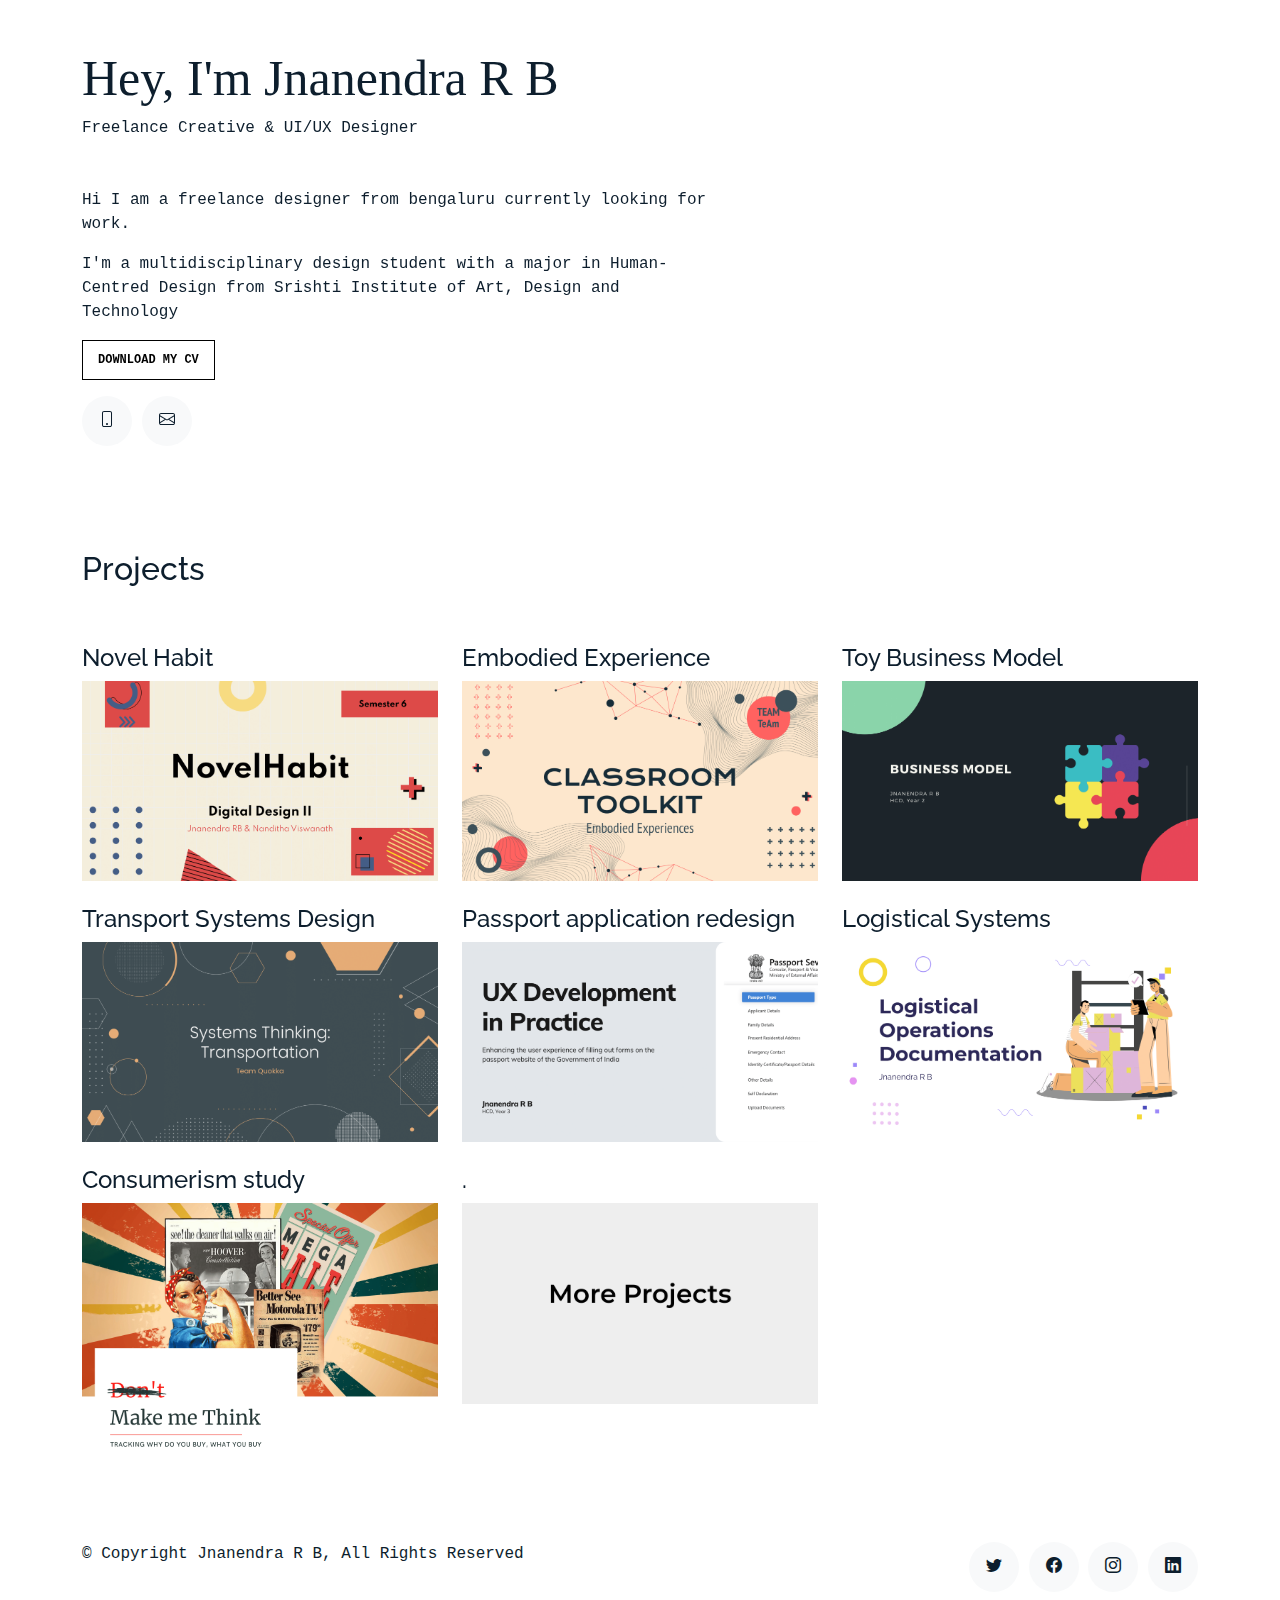
==== index.html @ a5aa83d4 "add files" ====
<!DOCTYPE html>
<html lang="en">

<head>
  <meta charset="utf-8">
  <meta content="width=device-width, initial-scale=1.0" name="viewport">
  <title>Home</title>
  <meta content="" name="description">
  <meta content="" name="keywords">
  <link href="assets/img/favicon.png" rel="icon">
  <link href="assets/img/apple-touch-icon.png" rel="apple-touch-icon">
  <link href="https://fonts.googleapis.com/css?family=https://fonts.googleapis.com/css?family=Inconsolata:400,500,600,700|Raleway:400,400i,500,500i,600,600i,700,700i" rel="stylesheet">
  <link href="assets/vendor/aos/aos.css" rel="stylesheet">
  <link href="assets/vendor/bootstrap/css/bootstrap.min.css" rel="stylesheet">
  <link href="assets/vendor/bootstrap-icons/bootstrap-icons.css" rel="stylesheet">
  <link href="assets/vendor/swiper/swiper-bundle.min.css" rel="stylesheet">
  <link href="assets/css/style.css" rel="stylesheet">
</head>

<body>
  <div class="collapse navbar-collapse custom-navmenu" id="main-navbar">
    <div class="container py-2 py-md-5">
      <div class="row align-items-start">
        <div class="col-md-2">
          <ul class="custom-menu">
            <li class="active"><a href="index.html">Home</a></li>
            <li><a href="about.html">About Me</a></li>
            <li><a href="contact.html">Contact</a></li>
          </ul>
        </div>
        <div class="col-md-4 d-none d-md-block">
          <h3>Hire Me</h3>
          <p>Email me your design brief <br> <a href="mailto:jnanendra06@gmail.com">jnanendra06@gmail.com</a></p>
        </div>
      </div>

    </div>
  </div>

  <main id="main">

    <section class="section pb-5">
      <div class="container">
        <div class="row mb-5 align-items-end">
          <div class="col-md-6" data-aos="fade-up">

            <h2 class="title">Hey, I'm Jnanendra R B</h2>
            <p class="mb-0">Freelance Creative &amp; UI/UX Designer</p>
          </div>

        </div>

        <div class="row">

          <div class="col-md-7 mb-5 mb-md-0" data-aos="fade-up">
            <p>Hi I am a freelance designer from bengaluru currently looking for work. </p>
            <p>I'm a multidisciplinary design student with a major in Human-Centred Design from Srishti Institute of Art, Design and Technology</p>
            <p><a href="https://drive.google.com/file/d/1i2upOLoxfXxds_X8C8Fqi3zNBTrN3VOu/view?usp=sharing" target="_new" class="readmore">Download my CV</a></p>
            <div class="social">
              <a href="+919448440949"><span class="bi bi-phone"></span></a>
              <a href="mailto:reachjnanendra@gmail.com"><span class="bi bi-envelope"></span></a>
            </div>
          </div>

        </div>

      </div>

    </section>

    <section class="section site-portfolio">
      <div class="container">
        <div class="row mb-5 align-items-center">
          <div class="col-md-12 col-lg-6 mb-4 mb-lg-0" data-aos="fade-up">
            <h2>Projects</h2>
          </div>
        </div>
        <div id="portfolio-grid" class="row no-gutter" data-aos="fade-up" data-aos-delay="50">
          <div class="item ux col-sm-6 col-md-4 col-lg-4 mb-4">
              <div class="work-info">
                <h4>Novel Habit</h4>
              </div>
              <a href="https://drive.google.com/file/d/15rAn-6-3vqM9yiCLdnDMDlTN9JfQORF-/view?usp=sharing" target="_new">
                <img class="img-fluid" src="assets/img/img_1.png">
              </a>
          </div>
          <div class="item ux col-sm-6 col-md-4 col-lg-4 mb-4">
              <div class="work-info">
                <h4>Embodied Experience</h4>
              </div>
              <a href="ee.html" target="_new">
                <img class="img-fluid" src="assets/img/img_2.png">
              </a>
          </div>
          <div class="item ux col-sm-6 col-md-4 col-lg-4 mb-4">
              <div class="work-info">
                <h4>Toy Business Model</h4>
              </div>
              <a href="https://drive.google.com/file/d/1VDA5d2AQr533s33nyYitcSnF0w9CWYYe/view?usp=sharing" target="_new">
                <img class="img-fluid" src="assets/img/img_3.png">
              </a>
          </div>
          <div class="item ux col-sm-6 col-md-4 col-lg-4 mb-4">
            <div class="work-info">
              <h4>Transport Systems Design</h4>
            </div>
            <a href="https://drive.google.com/file/d/1j_VnGbct8dAW-MLsArfh6fGI32Y_bLI4/view?usp=sharing" target="_new">
              <img class="img-fluid" src="assets/img/img_4.png">
            </a>
        </div>
        <div class="item ux col-sm-6 col-md-4 col-lg-4 mb-4">
            <div class="work-info">
              <h4>Passport application redesign</h4>
            </div>
            <a href="passport.html" target="_new">
              <img class="img-fluid" src="assets/img/img_5.png">
            </a>
        </div>
        <div class="item ux col-sm-6 col-md-4 col-lg-4 mb-4">
            <div class="work-info">
              <h4>Logistical Systems</h4>
            </div>
            <a href="logistics.html" target="_new">
              <img class="img-fluid" src="assets/img/img_6.png">
            </a>
        </div>
        <div class="item ux col-sm-6 col-md-4 col-lg-4 mb-4">
          <div class="work-info">
            <h4>Consumerism study</h4>
          </div>
          <a href="https://drive.google.com/file/d/1BxL-Hwyw_inuZBW4-r4KcssS08aHunHf/view?usp=sharing" target="_new">
            <img class="img-fluid" src="assets/img/img_7.png">
          </a>
      </div>
      <div class="item ux col-sm-6 col-md-4 col-lg-4 mb-4">
          <div class="work-info">
            <h4>.</h4>
          </div>
          <a href="others.html" target="_new">
            <img class="img-fluid" src="assets/img/others.png">
          </a>
      </div>
        </div>
      </div>
    </section>

  </main>

  <footer class="footer" role="contentinfo">
    <div class="container">
      <div class="row">
        <div class="col-sm-6">
          <p class="mb-1">&copy; Copyright Jnanendra R B, All Rights Reserved</p>
        </div>
        <div class="col-sm-6 social text-md-end">
          <a href="https://twitter.com/jnanendra_06"><span class="bi bi-twitter"></span></a>
          <a href="https://www.facebook.com/jnanendra06"><span class="bi bi-facebook"></span></a>
          <a href="https://instagram.com/@jnanendra06"><span class="bi bi-instagram"></span></a>
          <a href="https://www.linkedin.com/in/jnanendra06"><span class="bi bi-linkedin"></span></a>
        </div>
      </div>
    </div>
  </footer>

  <a href="#" class="back-to-top d-flex align-items-center justify-content-center"><i class="bi bi-arrow-up-short"></i></a>

  <script src="assets/vendor/aos/aos.js"></script>
  <script src="assets/vendor/bootstrap/js/bootstrap.bundle.min.js"></script>
  <script src="assets/vendor/isotope-layout/isotope.pkgd.min.js"></script>
  <script src="assets/vendor/swiper/swiper-bundle.min.js"></script>
  <script src="assets/vendor/php-email-form/validate.js"></script>

  <script src="assets/js/main.js"></script>

</body>

</html>
---- assets/css/style.css ----
body {
  font-family: "Inconsolata", monospace;
  color: #0d1e2d;
}

a {
  color: #777;
  text-decoration: none;
}

a:hover {
  color: #000;
}

h1, h2, h3, h4, h5, h6, .font-heading {
  font-family: "Raleway", sans-serif;
}

.title{
  font-family: "DM serif Display", serif;
  font-size: 50px;
}

.section {
  padding: 3rem 0;
}

.filters a {
  text-decoration: none;
  color: #000;
  display: inline-block;
  padding-left: 10px;
  padding-right: 10px;
  position: relative;
}
.filters a:hover, .filters a:focus, .filters a:active {
  text-decoration: none;
}
.filters a:hover:before {
  content: "";
  position: absolute;
  left: 10px;
  right: 10px;
  bottom: 0;
  height: 1px;
  background-color: #000;
}
.filters a.active {
  color: #000;
}
.filters a.active:before {
  content: "";
  position: absolute;
  left: 10px;
  right: 10px;
  bottom: 0;
  height: 1px;
  background-color: #000;
}

.item {
  border: none;
  margin-bottom: 30px;
}
.item .item-wrap {
  display: block;
  position: relative;
  overflow: hidden;
}
.item .item-wrap:after {
  z-index: 2;
  position: absolute;
  content: "";
  top: 0;
  left: 0;
  right: 0;
  bottom: 0;
  background: rgba(0, 0, 0, 0.4);
  visibility: hidden;
  opacity: 0;
  transition: 0.3s all ease-in-out;
}
.item .item-wrap img {
  transition: 0.3s transform ease;
  transform: scale(1);
}
.item .item-wrap > .work-info {
  position: absolute;
  top: 50%;
  width: 100%;
  text-align: center;
  z-index: 3;
  transform: translateY(-50%);
  color: #fff;
  opacity: 0;
  visibility: hidden;
  margin-top: 20px;
  transition: 0.3s all ease;
}
.item .item-wrap > .work-info h3 {
  font-size: 20px;
  margin-bottom: 0;
}
.item .item-wrap > .work-info span {
  font-size: 14px;
  text-transform: uppercase;
  letter-spacing: 0.2rem;
}
.item .item-wrap:hover {
  text-decoration: none;
}
.item .item-wrap:hover img {
  transform: scale(1.05);
}
.item .item-wrap:hover:after {
  opacity: 1;
  visibility: visible;
}
.item .item-wrap:hover .work-info {
  margin-top: 0px;
  opacity: 1;
  visibility: visible;
}

.h3 {
  font-size: 20px;
}

.h4 {
  font-size: 16px;
}

.heading {
  font-size: 28px;
}

.readmore {
  display: inline-block;
  border: 1px solid #000;
  padding: 10px 15px;
  font-size: 12px;
  text-transform: uppercase;
  color: #000;
  transition: 0.2s all ease;
  font-weight: 700;
}
.readmore:active, .readmore:focus, .readmore:hover {
  outline: none;
}
.readmore:hover {
  color: #fff;
  text-decoration: none;
  background: #000;
}

.sticky-content {
  position: sticky;
  position: -webkit-sticky;
  top: 0;
}

.list-line li {
  margin-bottom: 10px;
  position: relative;
  padding-left: 30px;
}
.list-line li:before {
  content: "";
  position: absolute;
  left: 0;
  top: 0.7rem;
  width: 10px;
  height: 2px;
  background: #000;
}

.form-control {
  border-radius: 0;
  background: #f8f9fa;
  border: 1px solid transparent;
  padding-top: 10px !important;
  padding-bottom: 10px !important;
}
.form-control:active, .form-control:focus {
  background: #eff1f4;
  outline: none;
  box-shadow: none;
  border: 1px solid transparent;
}

.custom-progress {
  height: 7px;
  border-radius: 0;
}
.custom-progress .progress-bar {
  background: #000;
}

/* Services */
.services i {
  font-size: 40px;
}
.services h4 {
  padding-top: 10px;
}



@-webkit-keyframes animate-loading {
  0% {
    transform: rotate(0deg);
  }
  100% {
    transform: rotate(360deg);
  }
}

@keyframes animate-loading {
  0% {
    transform: rotate(0deg);
  }
  100% {
    transform: rotate(360deg);
  }
}

.custom-navmenu {
  background: #0d1e2d;
}
.custom-navmenu .custom-menu, .custom-navmenu .custom-menu li {
  padding: 0;
  margin: 0;
  list-style: none;
}
.custom-navmenu .custom-menu li {
  margin-bottom: 0;
  font-size: 20px;
}
.custom-navmenu .custom-menu li a {
  color: #fff;
  padding: 10px 0 !important;
}
.custom-navmenu .custom-menu li a:hover {
  text-decoration: none;
}
.custom-navmenu .custom-menu li.active a {
  text-decoration: underline;
}
.custom-navmenu h3 {
  font-size: 20px;
  color: #fff;
}
.custom-navmenu p {
  color: rgba(255, 255, 255, 0.6);
}
.custom-navmenu a {
  color: rgba(255, 255, 255, 0.7);
}
.custom-navmenu a:hover {
  color: #fff;
}

/* Custom Navbar */
.custom-navbar {
  padding-top: 50px;
  width: 100%;
}
@media (max-width: 780px) {
  .custom-navbar > .container {
    padding-right: 0;
    padding-left: 0;
  }
}
.custom-navbar .navbar-brand {
  font-size: 1.7rem;
}

/* Burger */
.burger {
  width: 28px;
  height: 32px;
  cursor: pointer;
  position: relative;
}

.burger:before, .burger span, .burger:after {
  width: 100%;
  height: 2px;
  display: block;
  background: #000;
  border-radius: 2px;
  position: absolute;
  opacity: 1;
}

.burger:before, .burger:after {
  transition: top 0.35s cubic-bezier(0.23, 1, 0.32, 1), transform 0.35s cubic-bezier(0.23, 1, 0.32, 1), opacity 0.35s cubic-bezier(0.23, 1, 0.32, 1), background-color 1.15s cubic-bezier(0.86, 0, 0.07, 1);
  -webkit-transition: top 0.35s cubic-bezier(0.23, 1, 0.32, 1), -webkit-transform 0.35s cubic-bezier(0.23, 1, 0.32, 1), opacity 0.35s cubic-bezier(0.23, 1, 0.32, 1), background-color 1.15s cubic-bezier(0.86, 0, 0.07, 1);
  content: "";
}

.burger:before {
  top: 4px;
}

.burger span {
  top: 15px;
}

.burger:after {
  top: 26px;
}

/* Hover */
.burger:hover:before {
  top: 7px;
}

.burger:hover:after {
  top: 23px;
}

/* Click */
.burger.active span {
  opacity: 0;
}

.burger.active:before, .burger.active:after {
  top: 40%;
}

.burger.active:before {
  transform: rotate(45deg);
}

.burger.active:after {
  transform: rotate(-45deg);
}

.burger:focus {
  outline: none;
}

/*--------------------------------------------------------------
# Footer
--------------------------------------------------------------*/
.footer {
  padding: 0 0 4rem 0;
}
.footer a {
  color: #000;
}

.social a {
  display: inline-block;
  width: 50px;
  height: 50px;
  border-radius: 50%;
  background: #f8f9fa;
  position: relative;
  text-align: center;
  color: #0d1e2d;
}
.social a span {
  display: inline-block;
  left: 50%;
  position: absolute;
  top: 50%;
  transform: translate(-50%, -50%);
}
.social a:hover {
  color: #000;
}
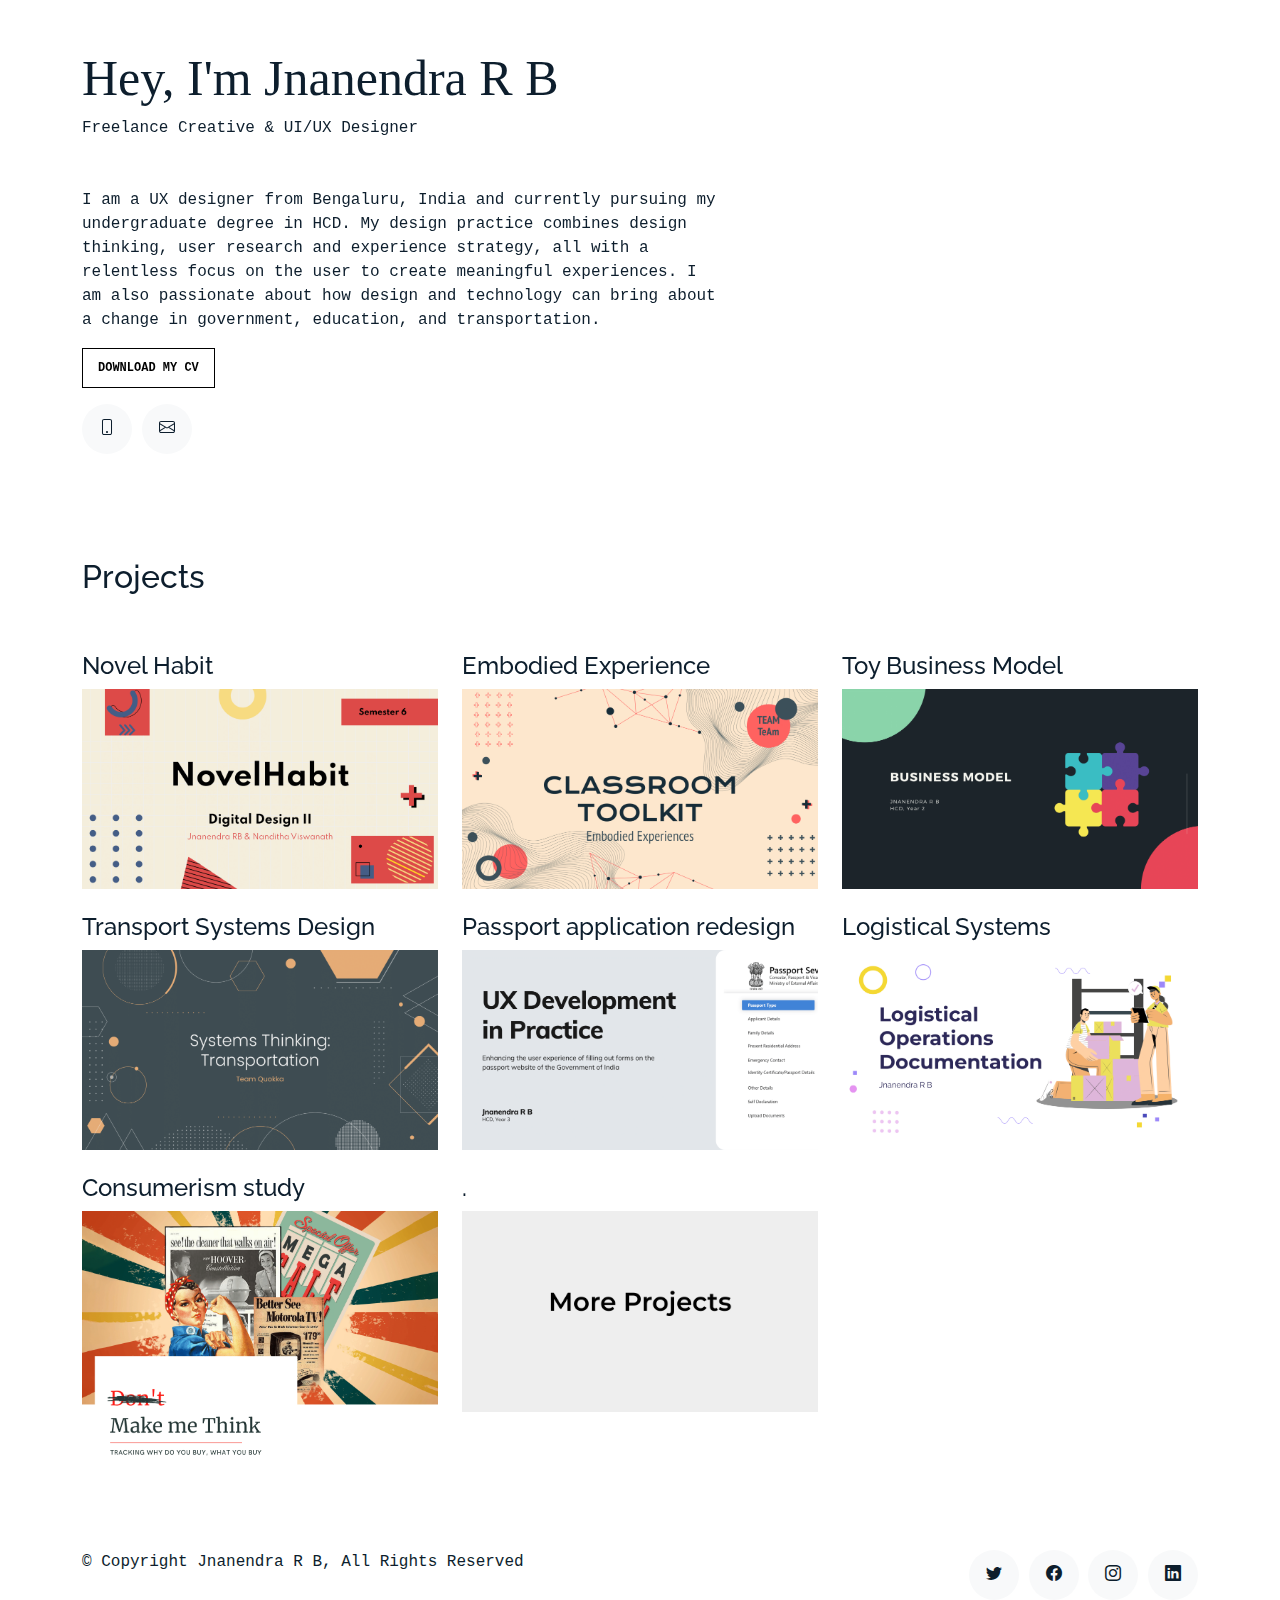
==== commit 463194d3: "change intro text" ====
--- a/index.html
+++ b/index.html
@@ -53,12 +53,11 @@
         <div class="row">
 
           <div class="col-md-7 mb-5 mb-md-0" data-aos="fade-up">
-            <p>Hi I am a freelance designer from bengaluru currently looking for work. </p>
-            <p>I'm a multidisciplinary design student with a major in Human-Centred Design from Srishti Institute of Art, Design and Technology</p>
-            <p><a href="https://drive.google.com/file/d/1i2upOLoxfXxds_X8C8Fqi3zNBTrN3VOu/view?usp=sharing" target="_new" class="readmore">Download my CV</a></p>
+            <p>I am a UX designer from Bengaluru, India and currently pursuing my undergraduate degree in HCD. My design practice combines design thinking, user research and experience strategy, all with a relentless focus on the user to create meaningful experiences. I am also passionate about how design and technology can bring about a change in government, education, and transportation.</p>
+            <p><a href="https://drive.google.com/file/d/1njqOCMGJBvJqZ6ThIxu6CdFzxD6WJrbs/view?usp=sharing" target="_new" class="readmore">Download my CV</a></p>
             <div class="social">
               <a href="+919448440949"><span class="bi bi-phone"></span></a>
-              <a href="mailto:reachjnanendra@gmail.com"><span class="bi bi-envelope"></span></a>
+              <a href="mailto:contactjnanendra@gmail.com"><span class="bi bi-envelope"></span></a>
             </div>
           </div>
 
@@ -174,4 +173,4 @@
 
 </body>
 
-</html>+</html>
